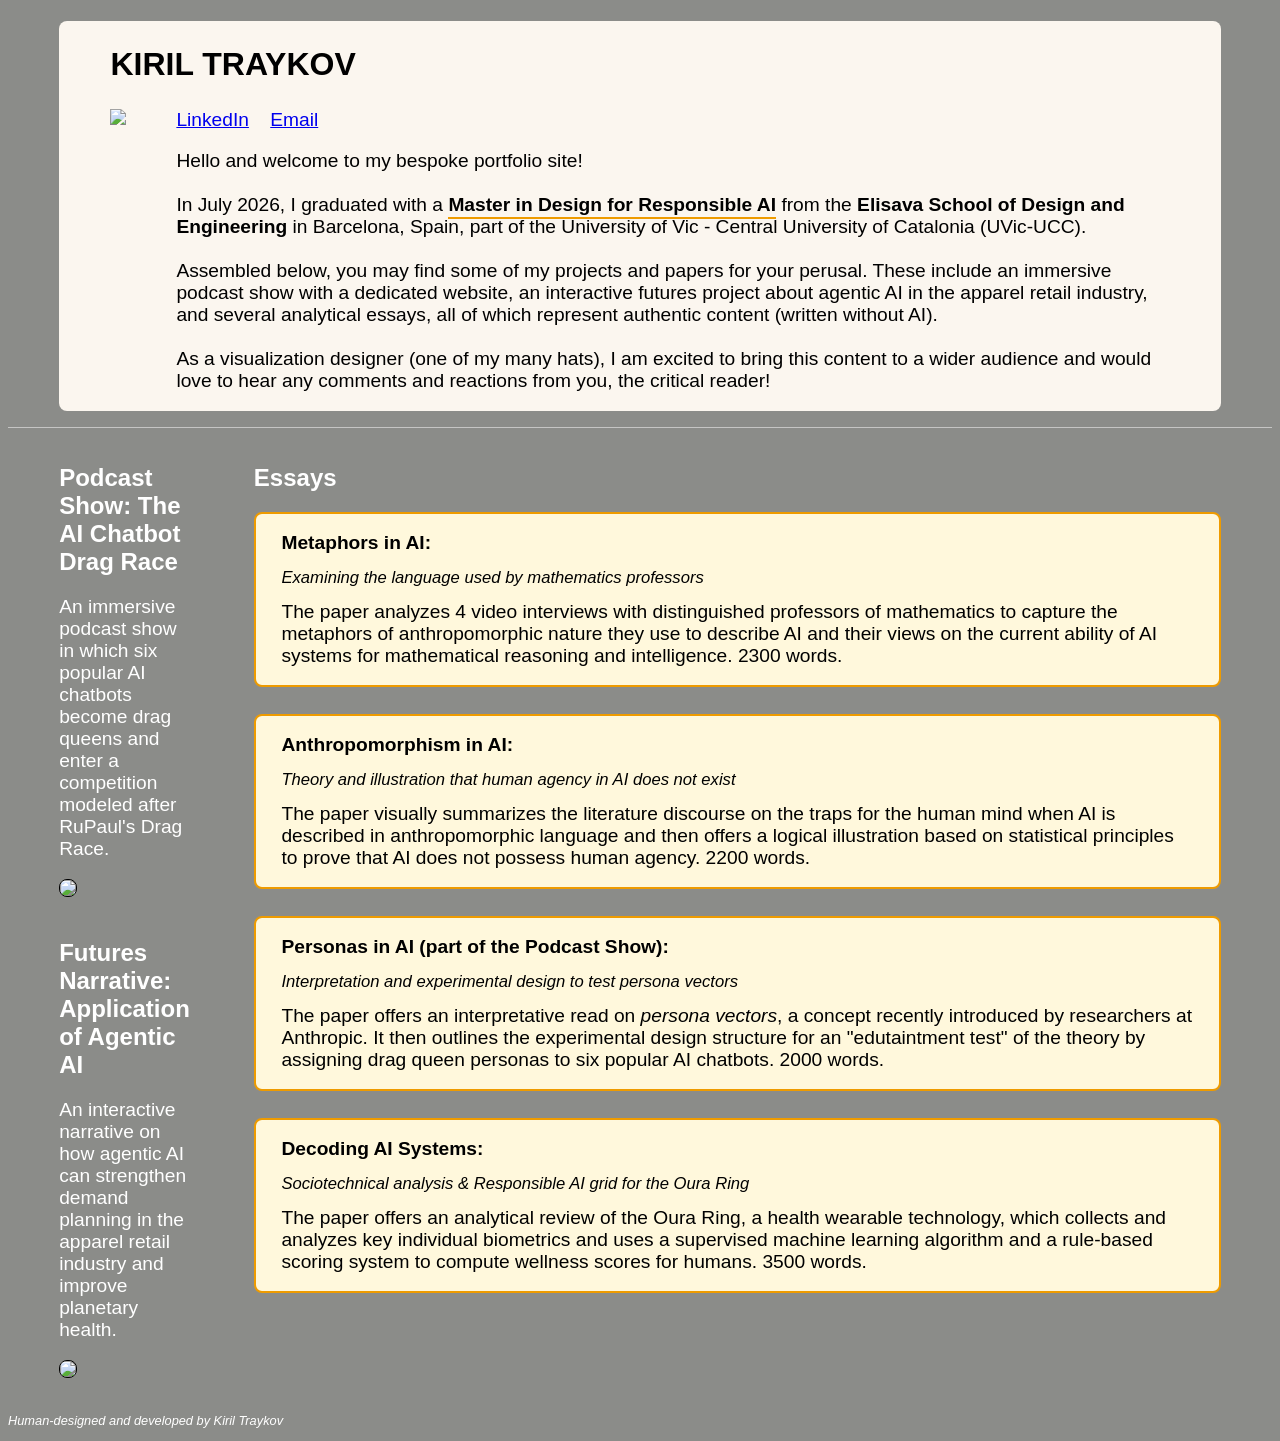
==== index.html @ d4becbd4 "Add files via upload" ====
<!DOCTYPE html>
<html>
<head>
<meta charset="UTF-8">
<meta name="viewport" content="width=device-width, initial-scale=1">
<link type="text/css" rel="stylesheet" href="stylesheet.css"/>
<title>Portfolio of my work from the Elisava School of Design and Engineering</title>

<!-- Open Graph metadata -->
<meta property="og:type" content="website">
<meta property="og:title" content="Portfolio of Kiril Traykov">
<meta property="og:description" content="Portfolio of my work from the Elisava School of Design and Engineering">
<meta property="og:url" content="https://kiril-at-elisava.netlify.app/">

<meta property="og:image" content="https://kiril-at-elisava.netlify.app/previewpic_forElisavaPortfolio2.png">
<meta property="og:image:type" content="image/png">
<meta property="og:image:width" content="1200">
<meta property="og:image:height" content="630">

</head>
<body>

<div id="topPart">
<h1>KIRIL TRAYKOV</h1>

<div id="subheader">

<div id="picholder">
<img src="images/registrationpic.jpg" id="registrationpic">
</div> <!-- to close out the #picholder div --> 

<div id="introtext">
<p id="contactdetails"><a href="https://www.linkedin.com/in/traykovk/" target="_blank" rel="noopener noreferrer">LinkedIn</a>
&nbsp;&nbsp;&nbsp;<a href="mailto:kiril1309@gmail.com">Email</a></p>
<p id="introtextp">Hello and welcome to my bespoke portfolio site!<br><br>
In July 2026, I graduated with a 
<b><span class="pulse-underline">Master in Design for Responsible AI</span></b> from the 
<b>Elisava School of Design and Engineering</b> in Barcelona, Spain, part of the University of 
Vic - Central University of Catalonia (UVic-UCC).<br><br>
Assembled below, you may find some of my 
projects and papers for your perusal. These include an immersive podcast show
with a dedicated website, an interactive futures project about agentic AI in the apparel retail industry, 
and several analytical essays, all of which represent authentic content (written without AI).<br><br>
As a visualization designer (one of my many hats), 
I am excited to bring this content to a wider audience
and would love to hear any comments and reactions from you, the critical reader!</p>
</div> <!-- to close out the #introtext div -->

</div> <!-- to close out the #subheader div -->

</div> <!-- to close out the #topPart div -->

<div class="header-divider"></div>

<div id="main">

<div id="podcastproject">
<h2>Podcast Show: The AI Chatbot Drag Race</h2>
<p class="descriptionp">An immersive podcast show in which six popular AI chatbots become drag queens 
and enter a competition modeled after RuPaul's Drag Race.</p>

<img src="images/preview.png"
     class="coverpic"
     onclick="window.open('https://dragracewithai.netlify.app/', '_blank');">
<br><br>
<h2>Futures Narrative: Application of Agentic AI</h2>
<p class="descriptionp">An interactive narrative on how agentic AI can strengthen demand planning in 
the apparel retail industry and improve planetary health.</p>
<img src="images/adc-preview.png"
     class="coverpic"
     onclick="window.open('https://adc-narrative.netlify.app/', '_blank');">
</div> <!-- to close out the "podcastproject" div -->

<div id="essays">
<h2>Essays</h2>
<div id="allessays">
<div class="essay" onclick="window.open('Paper1/index.html', '_blank', 'noopener,noreferrer')">
<p>Metaphors in AI:</p>
<p>Examining the language used by mathematics professors</p>
<p>The paper analyzes 4 video interviews with distinguished professors of mathematics to capture the 
metaphors of anthropomorphic nature they use to describe AI and their views 
on the current ability of AI systems for mathematical reasoning and intelligence. 2300 words.</p>
</div> 
<div class="essay" onclick="window.open('Paper2/index.html', '_blank', 'noopener,noreferrer')">
<p>Anthropomorphism in AI:</p>
<p>Theory and illustration that human agency in AI does not exist</p>
<p>The paper visually summarizes the literature discourse on the traps for the human mind when AI is 
described in anthropomorphic language and then offers a logical illustration based on statistical 
principles to prove that AI does not possess human agency. 2200 words.</p>
</div>
<div class="essay" onclick="window.open('https://dragracewithai.netlify.app/briefingOnPersonasInAI', '_blank');">
<p>Personas in AI (part of the Podcast Show):</p>
<p>Interpretation and experimental design to test persona vectors</p>
<p>The paper offers an interpretative read on <i>persona vectors</i>, a concept recently introduced by
researchers at Anthropic. It then outlines the experimental design structure for an "edutaintment test"
of the theory by assigning drag queen personas to six popular AI chatbots. 2000 words.</p>
</div>
<div class="essay" onclick="window.open('Paper3/index.html', '_blank', 'noopener,noreferrer')">
<p>Decoding AI Systems:</p>
<p>Sociotechnical analysis & Responsible AI grid for the Oura Ring</p>
<p>The paper offers an analytical review of the Oura Ring, a health wearable technology, which collects 
and analyzes key individual biometrics and uses a supervised machine learning algorithm and a rule-based 
scoring system to compute wellness scores for humans. 3500 words.</p>
</div>
</div> <!-- to close out the "allessays" div -->
</div> <!-- to close out the "essays" div -->

</div> <!-- to close out the "main" div -->

<br>
<p id = "footnote1">Human-designed and developed by Kiril Traykov</p>

</body>
</html>
---- stylesheet.css ----
/*
	Elisava Font Type
*/

/* Regular */
@font-face {
font-family: 'Elisava Sans';
src: url('../fonts/ElisavaSans-Regular.otf') format('opentype');
font-weight: 400;
font-style: normal;
}

/* Italic */
@font-face {
font-family: 'Elisava Sans';
src: url('../fonts/ElisavaSans-RegularItalic.otf') format('opentype');
font-weight: 400;
font-style: italic;
}

/* Bold */
@font-face {
font-family: 'Elisava Sans';
src: url('../fonts/ElisavaSans-Bold.otf') format('opentype');
font-weight: 700;
font-style: normal;
}

/* Bold Italic */
@font-face {
font-family: 'Elisava Sans';
src: url('../fonts/ElisavaSans-BoldItalic.otf') format('opentype');
font-weight: 700;
font-style: italic;
}

body {
	font-family: 'Elisava Sans', sans-serif;
	background-color: #8b8c89; /* #003566; #1d205e; #375d67; */
	color: white;
}

#topPart {
  background-color: #fbf6ef; /* or #e9f5db mint */
  border-radius: 8px;
  color: black;
  margin-left: 4vw;
  margin-right: 4vw;
}

#topPart h1 {
  margin-left: 4vw;
  padding-top: 25px;
  font-size: clamp(1.8rem, 2.5vw, 2.5rem);
}

#subheader {
	display: flex;
	gap: 50px;
	margin-left: 4vw;
	margin-top: 2vw;
}

#registrationpic {
	max-width: 30vw;
	height: auto;
}

#contactdetails {
    font-size: 1.2rem;
	margin-top: 0;
}

#introtextp {
	font-size: 1.2rem;
	margin-right: 4vw;
}

.pulse-underline {
  position: relative;
  display: inline-block;
}

.pulse-underline::after {
  content: "";
  position: absolute;
  left: 0;
  bottom: -0.15em;

  width: 100%;
  height: 2px;
  background-color: #ee9b00;

  transform-origin: left;

  animation: underlinePulse 4.4s ease-out infinite;
}

/* pulse happens early, rest is quiet */
@keyframes underlinePulse {
  0% {
    transform: scaleX(0);
    opacity: 0;
  }

  25% {              /* slower draw */
    transform: scaleX(1);
    opacity: 1;
  }

  40% {
    opacity: 0.7;
  }

  100% {
    transform: scaleX(1);
    opacity: 0.7;
  }
}

.header-divider {
  width: 100%;
  height: 1px;
  background-color: rgba(255, 255, 255, 0.5);
  margin: 1rem 0 1rem;
}

#main {
  margin-left: 4vw;
  margin-right: 4vw;
  display: flex;
  gap: 5vw;
}

#podcastproject {
  flex: 1;
}

.coverpic {
  max-width: 46vw;
  height: auto;
  border: 1px solid black;
  border-radius: 8px;
  cursor: pointer;
  transition: background-color 0.2s ease;
}

.descriptionp {
  font-size: 1.5vw;
}

#allessays {
	margin-top: 0;
	display: flex;
    flex-direction: column;
	gap: 3vh;
}

.essay {
  background-color: #FFF8DC;
  color: black;
  border: 2px solid rgba(0, 0, 0, 0.5); /* light academic border */
  border-color: #ee9b00;
  border-radius: 8px;
  padding: 2vh 2vw;
  display: flex;
  flex-direction: column;
  gap: 1.5vh;
  cursor: pointer;
  transition: background-color 0.2s ease;
}

.essay:hover, .coverpic:hover {
  transform: translateY(-4px);
  }

.essay p {
	margin: 0;
}

.essay p:first-child {
  font-size: 1.5vw;
  font-weight: bold;
}

.essay p:nth-child(2) {
  font-size: 1.3vw;
  font-style: italic;
}

.essay p:nth-child(3) {
  font-size: 1.5vw;
}

#footnote1 {
  position: relative;
  bottom: 0;
  left: 0;
  font-style: italic;
  font-size: 1vw;
}

/* =========================
   MOBILE RESPONSIVE
========================= */

@media (max-width: 768px) {

  /* === Layout containers === */
  #topPart {
    margin-left: 0;
    margin-right: 0;
    padding: 20px;
    border-radius: 0;
  }

  #main {
    flex-direction: column;
    gap: 30px;
    margin: 0;
    padding: 20px;
  }

  /* === Header === */
  #topPart h1 {
    margin-left: 0;
	padding-top: 0;
    text-align: center;
  }

  /* === Subheader (CRITICAL FIX) === */
  #subheader {
    flex-direction: column;
    align-items: center;
    gap: 20px;
    margin-left: 0;
  }

  /* === Profile image === */
  #registrationpic {
    max-width: 100%;
  }

  #picholder {
    text-align: center;
  }

  /* === Text === */
  #contactdetails {
    text-align: center;
  }

  #introtextp {
    margin-right: 0;
    text-align: left;
    font-size: 1.1rem;
  }
  
  .header-divider {
    margin-bottom: 0;
  }

  /* === Project images === */
  .coverpic {
    max-width: 100%;
  }

  /* === Description text === */
  .descriptionp {
    font-size: 1.1rem;
  }

  /* === Essays === */
  .essay {
    padding: 16px;
    gap: 12px;
  }

  .essay p:first-child {
    font-size: 1.1rem;
  }

  .essay p:nth-child(2) {
    font-size: 1.0rem;
  }

  .essay p:nth-child(3) {
    font-size: 1.0rem;
  }

  /* === Footer === */
  #footnote1 {
    font-size: 1rem;
    text-align: center;
    margin: 20px;
  }

}
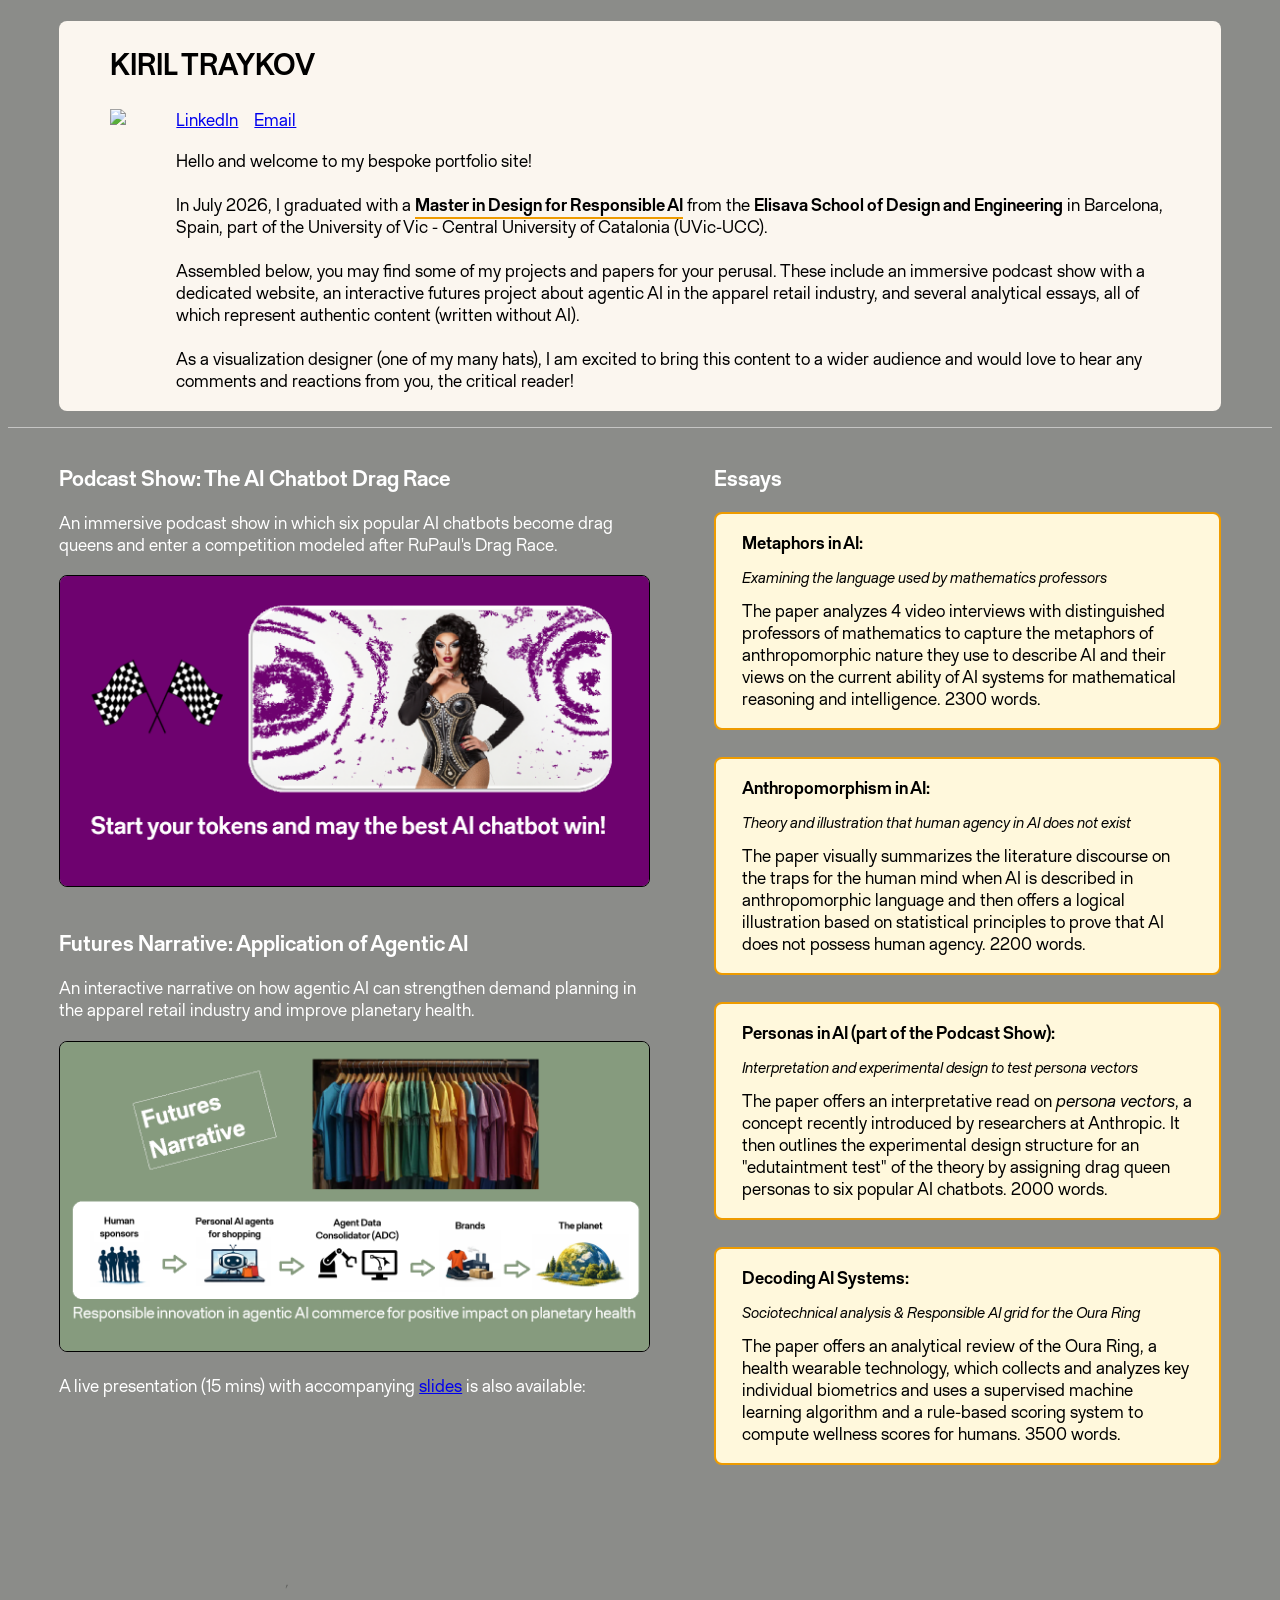
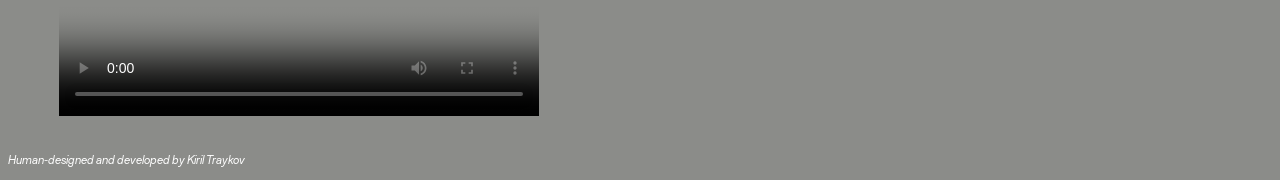
==== commit 67054f55: "Add files via upload" ====
--- a/index.html
+++ b/index.html
@@ -69,6 +69,9 @@
 <img src="images/adc-preview.png"
      class="coverpic"
      onclick="window.open('https://adc-narrative.netlify.app/', '_blank');">
+<p class="descriptionp">A live presentation (15 mins) with accompanying
+<a href="pdf/IntroSlides.pdf" target="_blank" rel="noopener noreferrer">slides</a> is also available:</p>
+<video src="Kiril_presentation.mp4" width="480" height="300" controls preload poster="videopreview.png" playsinline></video>
 </div> <!-- to close out the "podcastproject" div -->
 
 <div id="essays">
